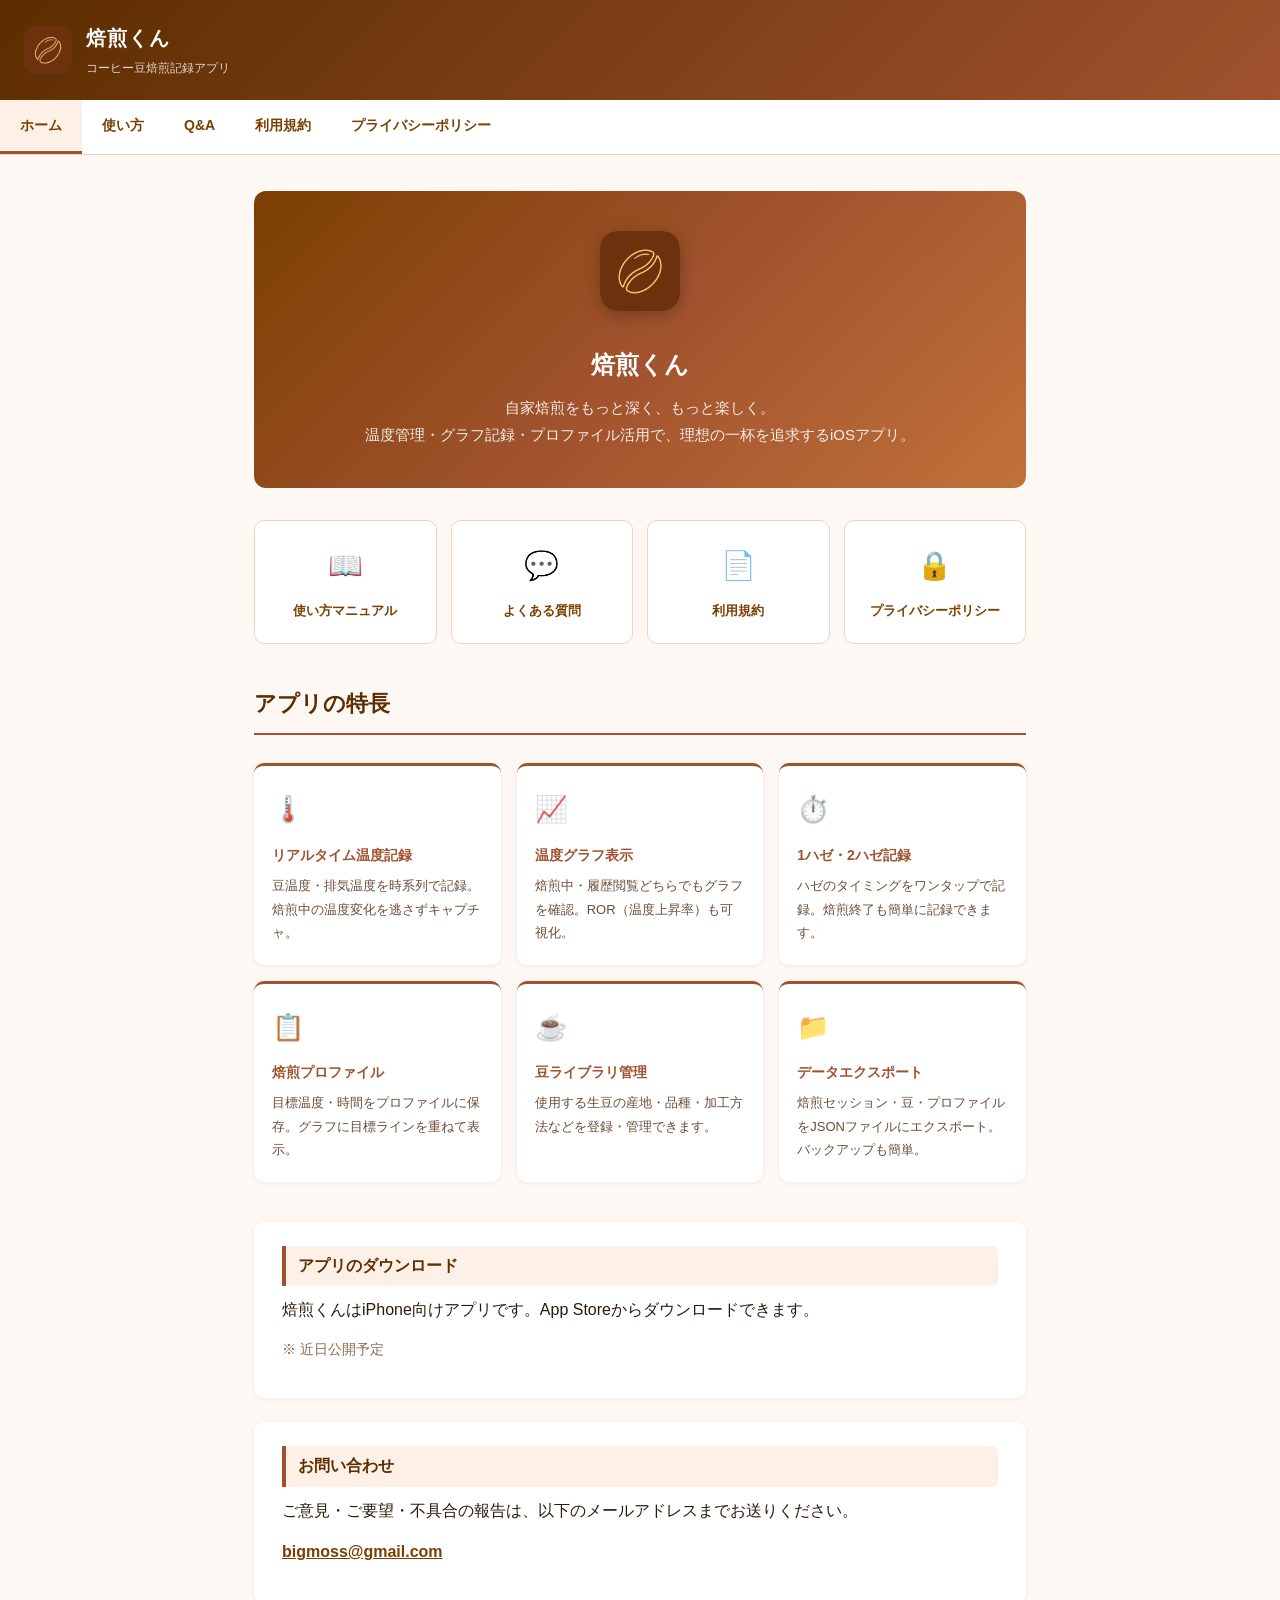
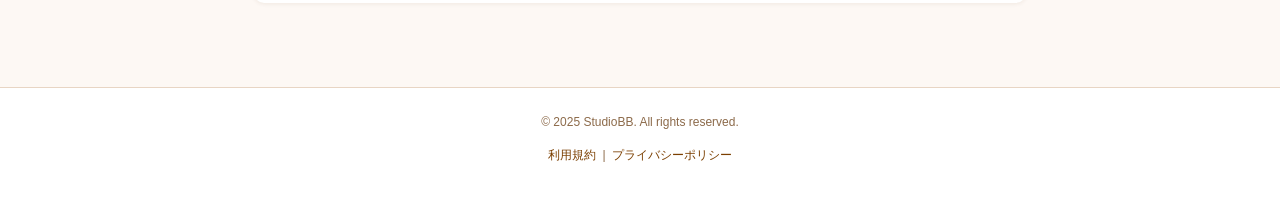
==== index.html @ cdcf0a1b "Initial commit: 焙煎くん website" ====
<!DOCTYPE html>
<html lang="ja">
<head>
  <meta charset="UTF-8">
  <meta name="viewport" content="width=device-width, initial-scale=1.0">
  <title>焙煎くん - コーヒー豆焙煎記録アプリ</title>
  <meta name="description" content="焙煎くんは、自家焙煎を楽しむ方のためのiOSアプリです。温度記録・グラフ・プロファイル管理で、あなたの焙煎をもっと深く。">
  <link rel="stylesheet" href="style.css">
  <link rel="icon" href="image/icon.png">
</head>
<body>

<header>
  <div class="logo"><img src="image/icon.png" alt="焙煎くんアイコン"></div>
  <div>
    <div class="site-title">焙煎くん</div>
    <div class="site-subtitle">コーヒー豆焙煎記録アプリ</div>
  </div>
</header>

<nav>
  <a href="index.html" class="active">ホーム</a>
  <a href="manual.html">使い方</a>
  <a href="qa.html">Q&amp;A</a>
  <a href="terms.html">利用規約</a>
  <a href="privacy.html">プライバシーポリシー</a>
</nav>

<div class="container">

  <div class="hero">
    <div class="icon"><img src="image/icon.png" alt="焙煎くん"></div>
    <h2>焙煎くん</h2>
    <p>自家焙煎をもっと深く、もっと楽しく。<br>温度管理・グラフ記録・プロファイル活用で、理想の一杯を追求するiOSアプリ。</p>
  </div>

  <div class="link-grid" style="margin-bottom: 40px;">
    <a class="link-card" href="manual.html">
      <div class="icon">📖</div>
      <div class="label">使い方マニュアル</div>
    </a>
    <a class="link-card" href="qa.html">
      <div class="icon">💬</div>
      <div class="label">よくある質問</div>
    </a>
    <a class="link-card" href="terms.html">
      <div class="icon">📄</div>
      <div class="label">利用規約</div>
    </a>
    <a class="link-card" href="privacy.html">
      <div class="icon">🔒</div>
      <div class="label">プライバシーポリシー</div>
    </a>
  </div>

  <h1>アプリの特長</h1>

  <div class="feature-grid">
    <div class="feature-card">
      <div class="f-icon">🌡️</div>
      <h3>リアルタイム温度記録</h3>
      <p>豆温度・排気温度を時系列で記録。焙煎中の温度変化を逃さずキャプチャ。</p>
    </div>
    <div class="feature-card">
      <div class="f-icon">📈</div>
      <h3>温度グラフ表示</h3>
      <p>焙煎中・履歴閲覧どちらでもグラフを確認。ROR（温度上昇率）も可視化。</p>
    </div>
    <div class="feature-card">
      <div class="f-icon">⏱️</div>
      <h3>1ハゼ・2ハゼ記録</h3>
      <p>ハゼのタイミングをワンタップで記録。焙煎終了も簡単に記録できます。</p>
    </div>
    <div class="feature-card">
      <div class="f-icon">📋</div>
      <h3>焙煎プロファイル</h3>
      <p>目標温度・時間をプロファイルに保存。グラフに目標ラインを重ねて表示。</p>
    </div>
    <div class="feature-card">
      <div class="f-icon">☕</div>
      <h3>豆ライブラリ管理</h3>
      <p>使用する生豆の産地・品種・加工方法などを登録・管理できます。</p>
    </div>
    <div class="feature-card">
      <div class="f-icon">📁</div>
      <h3>データエクスポート</h3>
      <p>焙煎セッション・豆・プロファイルをJSONファイルにエクスポート。バックアップも簡単。</p>
    </div>
  </div>

  <div class="card" style="margin-top: 40px;">
    <h2 style="margin-top: 0;">アプリのダウンロード</h2>
    <p>焙煎くんはiPhone向けアプリです。App Storeからダウンロードできます。</p>
    <p style="color: #8c6a4a; font-size: 14px;">※ 近日公開予定</p>
  </div>

  <div class="card">
    <h2 style="margin-top: 0;">お問い合わせ</h2>
    <p>ご意見・ご要望・不具合の報告は、以下のメールアドレスまでお送りください。</p>
    <p><a href="mailto:bigmoss@gmail.com" style="color: #7B3F00; font-weight: 700;">bigmoss@gmail.com</a></p>
  </div>

</div>

<footer>
  <p>&copy; 2025 StudioBB. All rights reserved.</p>
  <p style="margin-top: 6px;">
    <a href="terms.html">利用規約</a> &nbsp;|&nbsp;
    <a href="privacy.html">プライバシーポリシー</a>
  </p>
</footer>

</body>
</html>
---- style.css ----
/* 焙煎くん - 共通スタイル */
* { box-sizing: border-box; margin: 0; padding: 0; }

body {
  font-family: "Hiragino Sans", "Hiragino Kaku Gothic ProN", "Noto Sans JP", sans-serif;
  background: #fdf8f4;
  color: #2c1a0e;
  line-height: 1.8;
}

header {
  background: linear-gradient(135deg, #5C2D00, #A0522D);
  color: #fff;
  padding: 20px 24px;
  display: flex;
  align-items: center;
  gap: 14px;
}
header .logo { line-height: 0; }
header .logo img { width: 48px; height: 48px; border-radius: 10px; }
header .site-title { font-size: 20px; font-weight: 700; letter-spacing: .05em; }
header .site-subtitle { font-size: 12px; opacity: .8; margin-top: 2px; }

nav {
  background: #fff;
  border-bottom: 1px solid #e8d5c4;
  display: flex;
  flex-wrap: wrap;
  gap: 0;
}
nav a {
  display: block;
  padding: 13px 20px;
  text-decoration: none;
  color: #7B3F00;
  font-size: 14px;
  font-weight: 600;
  border-bottom: 3px solid transparent;
  transition: border-color .2s, background .2s;
}
nav a:hover, nav a.active {
  border-bottom-color: #A0522D;
  background: #fdf0e6;
}

.container { max-width: 820px; margin: 0 auto; padding: 36px 24px 60px; }

h1 { font-size: 22px; font-weight: 700; margin-bottom: 28px; padding-bottom: 10px;
     border-bottom: 2px solid #A0522D; color: #5C2D00; }
h2 { font-size: 16px; font-weight: 700; margin: 32px 0 10px;
     padding: 6px 12px; background: #fdf0e6; border-left: 4px solid #A0522D;
     color: #5C2D00; border-radius: 0 6px 6px 0; }
h3 { font-size: 15px; font-weight: 700; margin: 20px 0 8px; color: #A0522D; }

p { margin-bottom: 12px; }
ul, ol { margin: 8px 0 12px 20px; }
li { margin-bottom: 4px; }

.card {
  background: #fff;
  border-radius: 10px;
  padding: 24px 28px;
  margin-bottom: 24px;
  box-shadow: 0 1px 4px rgba(92,45,0,.08);
}

.badge {
  display: inline-block;
  background: #7B3F00;
  color: #fff;
  font-size: 11px;
  font-weight: 700;
  padding: 2px 8px;
  border-radius: 20px;
  margin-right: 6px;
  vertical-align: middle;
}

.qa-item { margin-bottom: 20px; }
.qa-item .q { font-weight: 700; color: #5C2D00; margin-bottom: 4px; }
.qa-item .q::before { content: "Q. "; color: #A0522D; }
.qa-item .a { color: #4a3728; padding-left: 16px; }
.qa-item .a::before { content: "A. "; color: #A0522D; font-weight: 700; }

.legal-section { margin-bottom: 24px; }
.legal-section h3 { border-bottom: 1px solid #e8d5c4; padding-bottom: 6px; }

footer {
  text-align: center;
  padding: 24px;
  color: #8c6a4a;
  font-size: 12px;
  border-top: 1px solid #e8d5c4;
  background: #fff;
}
footer a { color: #7B3F00; text-decoration: none; }

.hero {
  background: linear-gradient(135deg, #7B3F00 0%, #A0522D 50%, #C1713A 100%);
  color: #fff;
  border-radius: 12px;
  padding: 40px 32px;
  margin-bottom: 32px;
  text-align: center;
}
.hero .icon { margin-bottom: 16px; line-height: 0; }
.hero .icon img { width: 80px; height: 80px; border-radius: 18px; box-shadow: 0 4px 16px rgba(0,0,0,.25); }
.hero h2 { font-size: 24px; margin-bottom: 8px; background: none; border: none;
           padding: 0; color: #fff; border-radius: 0; }
.hero p { opacity: .9; font-size: 15px; margin-bottom: 0; }

.link-grid {
  display: grid;
  grid-template-columns: repeat(auto-fit, minmax(180px, 1fr));
  gap: 14px;
  margin-top: 12px;
}
.link-card {
  background: #fff;
  border: 1px solid #e8d5c4;
  border-radius: 10px;
  padding: 20px 16px;
  text-align: center;
  text-decoration: none;
  color: #2c1a0e;
  transition: box-shadow .2s, transform .2s;
  display: block;
}
.link-card:hover { box-shadow: 0 4px 12px rgba(160,82,45,.2); transform: translateY(-2px); }
.link-card .icon { font-size: 28px; margin-bottom: 8px; }
.link-card .label { font-size: 13px; font-weight: 700; color: #7B3F00; }

.feature-grid {
  display: grid;
  grid-template-columns: repeat(auto-fit, minmax(220px, 1fr));
  gap: 16px;
  margin-top: 16px;
}
.feature-card {
  background: #fff;
  border-radius: 10px;
  padding: 20px 18px;
  box-shadow: 0 1px 4px rgba(92,45,0,.08);
  border-top: 3px solid #A0522D;
}
.feature-card .f-icon { font-size: 26px; margin-bottom: 10px; }
.feature-card h3 { font-size: 14px; margin: 0 0 6px; }
.feature-card p { font-size: 13px; color: #6b4c35; margin: 0; }

.step-list { counter-reset: step; list-style: none; margin: 0; padding: 0; }
.step-list li {
  counter-increment: step;
  padding: 12px 16px 12px 56px;
  position: relative;
  margin-bottom: 8px;
  background: #fff;
  border-radius: 8px;
  box-shadow: 0 1px 3px rgba(92,45,0,.06);
}
.step-list li::before {
  content: counter(step);
  position: absolute;
  left: 16px;
  top: 50%;
  transform: translateY(-50%);
  width: 28px; height: 28px;
  background: #A0522D;
  color: #fff;
  border-radius: 50%;
  display: flex;
  align-items: center;
  justify-content: center;
  font-size: 13px;
  font-weight: 700;
}

.roast-table { width: 100%; border-collapse: collapse; font-size: 14px; }
.roast-table th { background: #7B3F00; color: #fff; padding: 8px 12px; text-align: left; }
.roast-table td { padding: 8px 12px; border-bottom: 1px solid #e8d5c4; }
.roast-table tr:nth-child(even) td { background: #fdf8f4; }

@media (max-width: 600px) {
  header { padding: 16px; }
  .container { padding: 24px 16px 48px; }
  .card { padding: 18px 16px; }
  nav a { padding: 10px 14px; font-size: 13px; }
  .hero { padding: 28px 20px; }
}
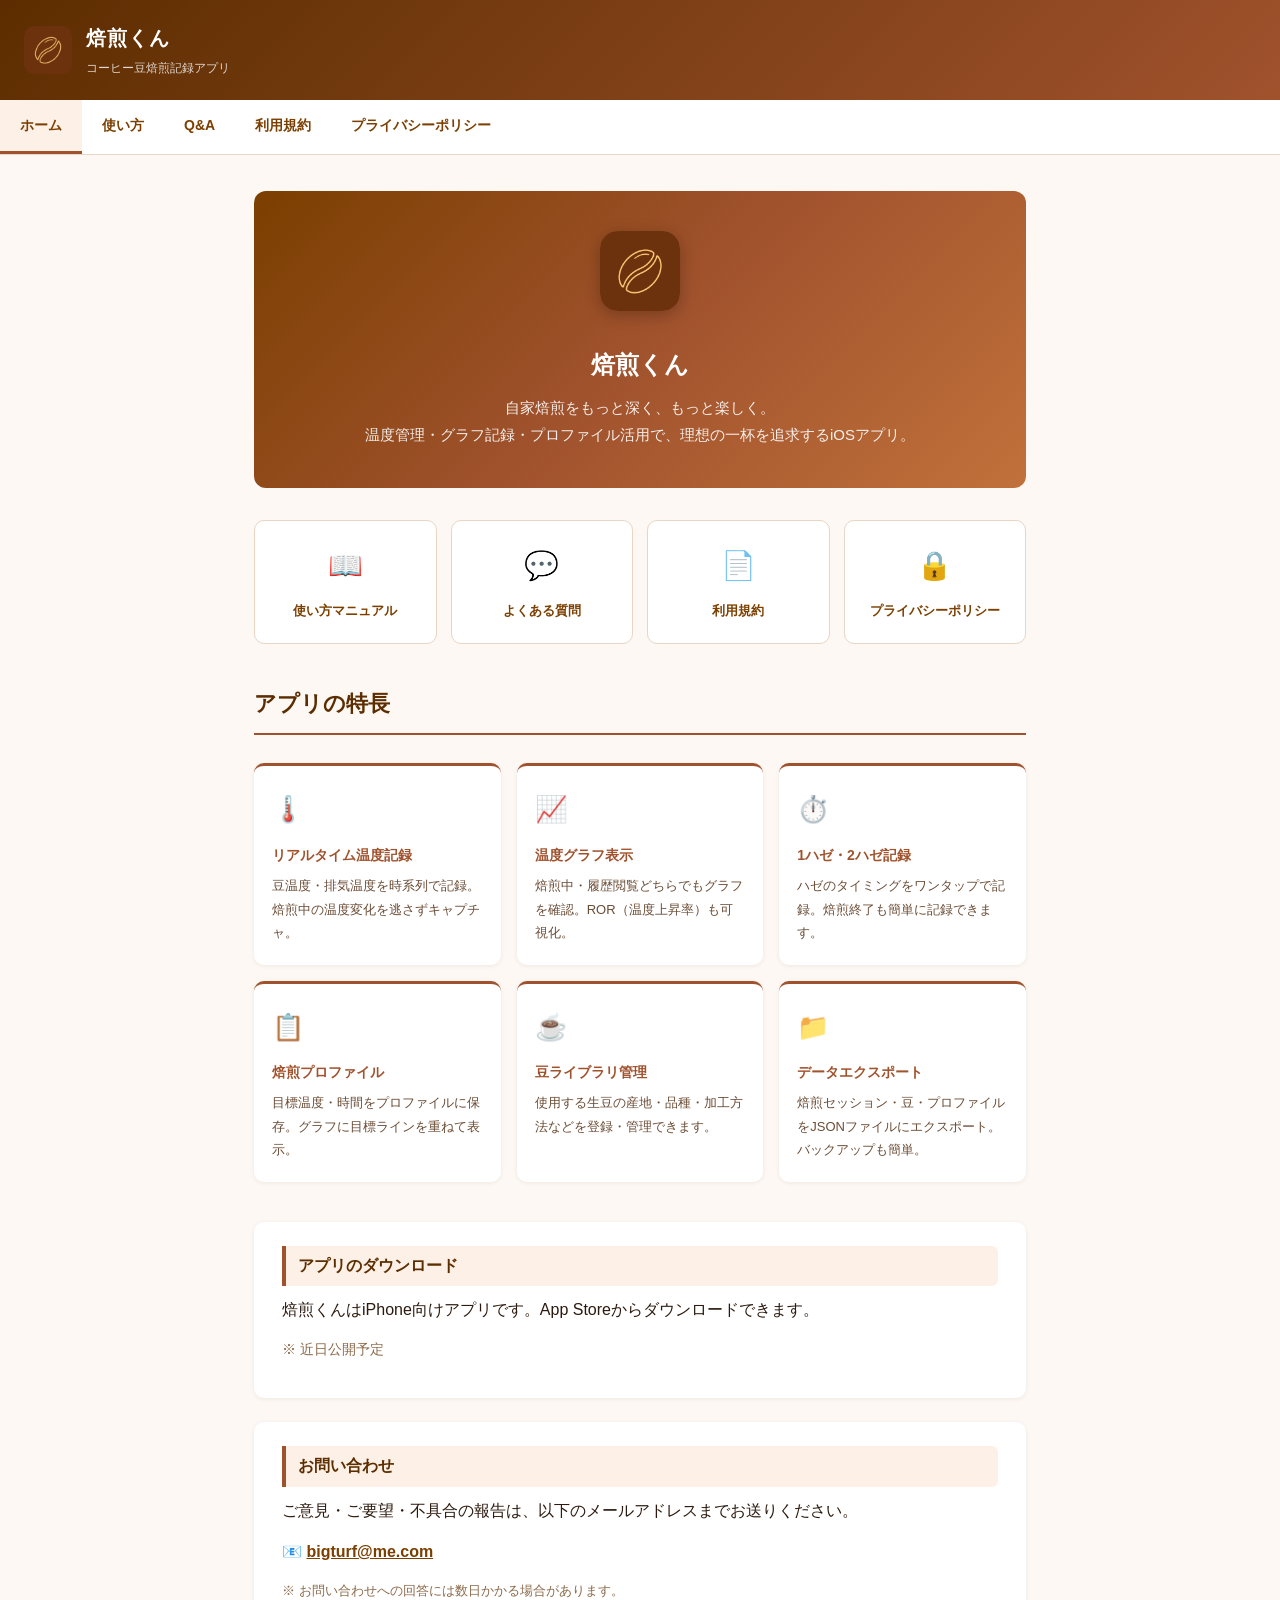
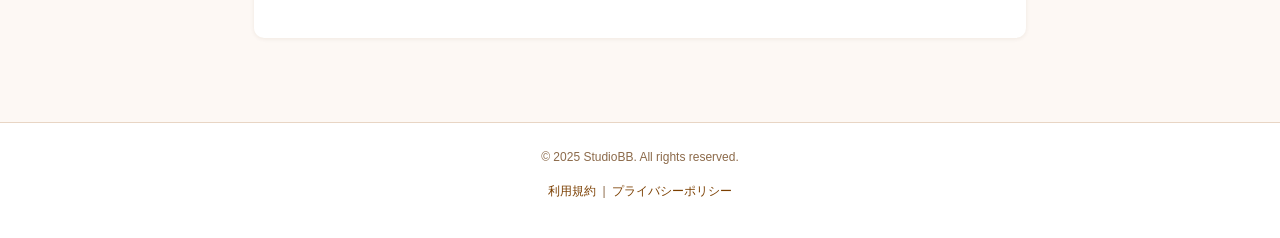
==== commit ae81b4a5: "Update contact email to bigturf@me.com and add response time note" ====
--- a/index.html
+++ b/index.html
@@ -97,7 +97,8 @@
   <div class="card">
     <h2 style="margin-top: 0;">お問い合わせ</h2>
     <p>ご意見・ご要望・不具合の報告は、以下のメールアドレスまでお送りください。</p>
-    <p><a href="mailto:bigmoss@gmail.com" style="color: #7B3F00; font-weight: 700;">bigmoss@gmail.com</a></p>
+    <p>📧 <a href="mailto:bigturf@me.com" style="color: #7B3F00; font-weight: 700;">bigturf@me.com</a></p>
+    <p style="color: #8c6a4a; font-size: 13px;">※ お問い合わせへの回答には数日かかる場合があります。</p>
   </div>
 
 </div>
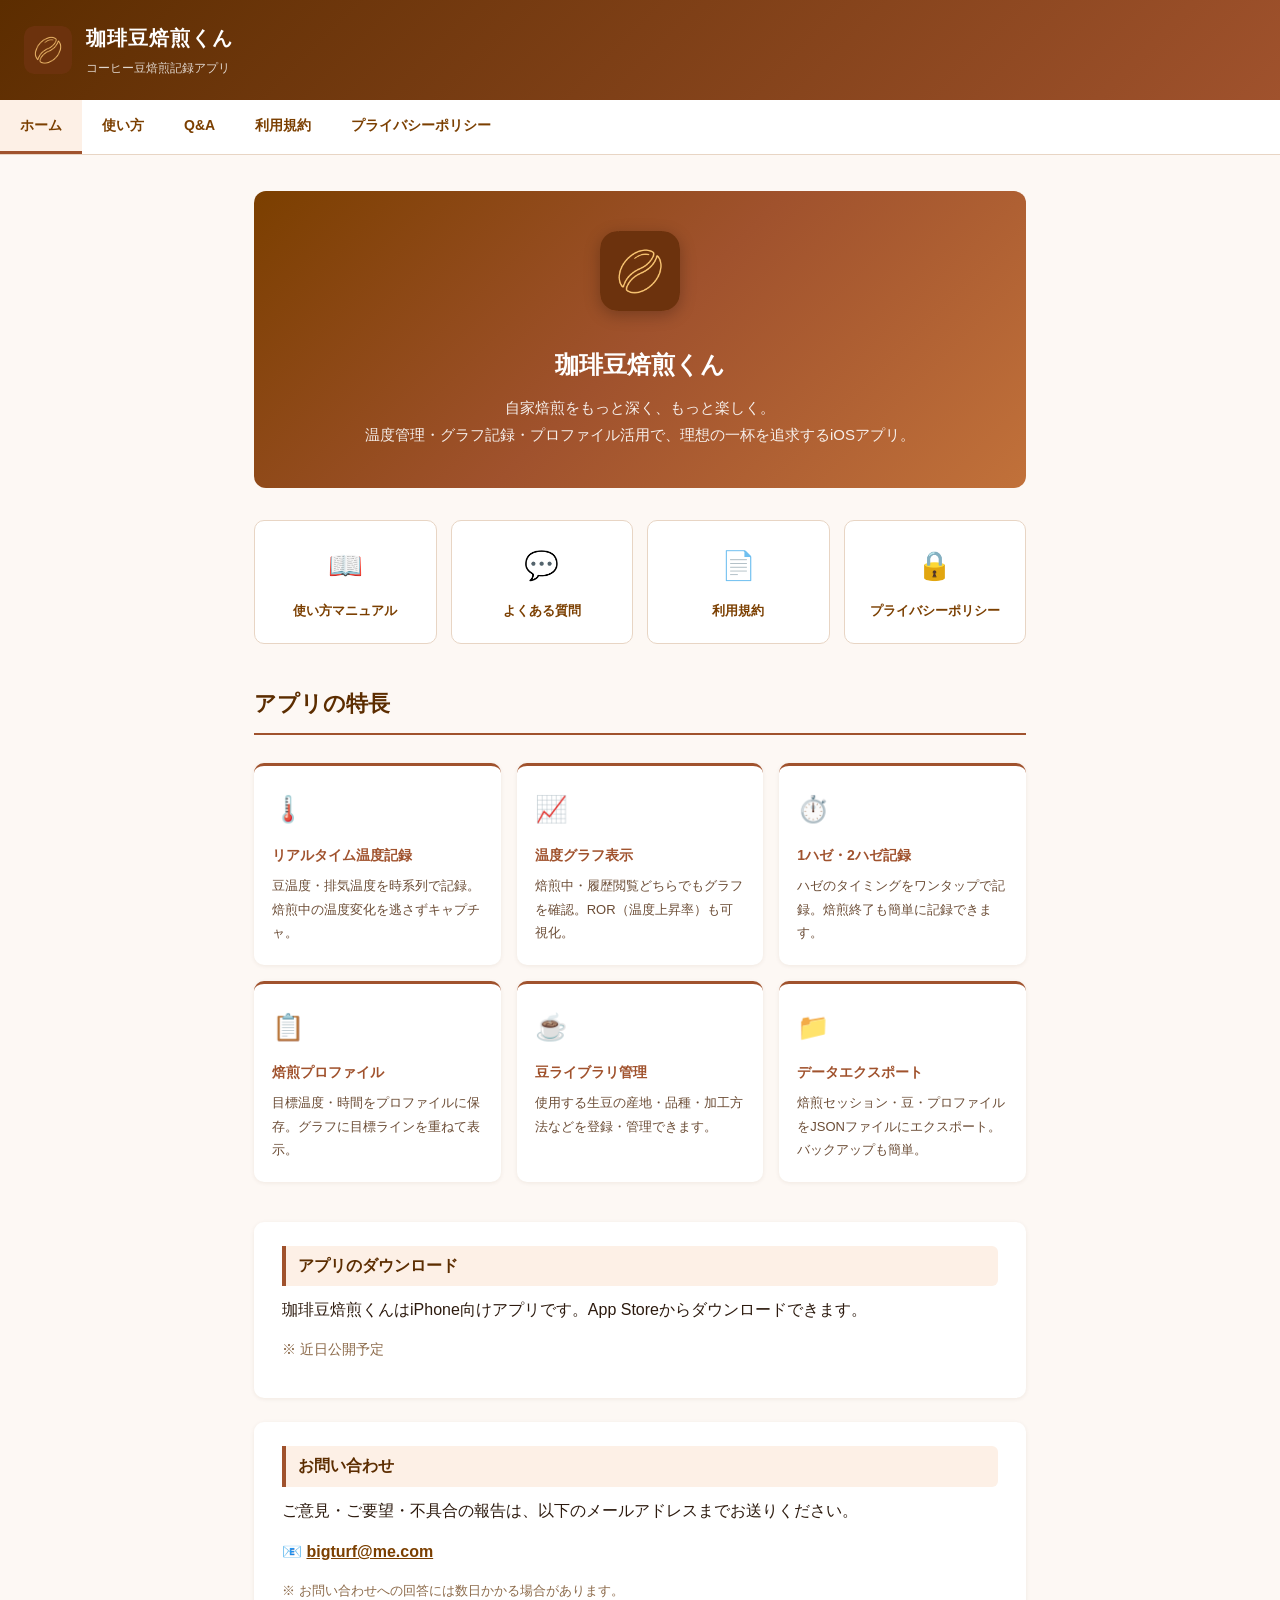
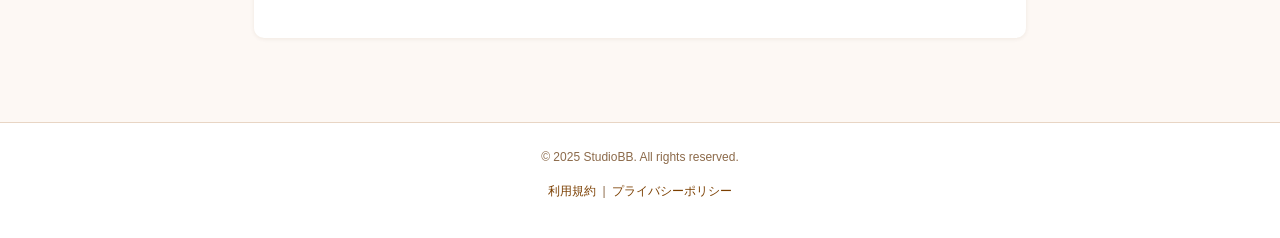
==== commit 2487cb29: "Rename app to 珈琲豆焙煎くん throughout website" ====
--- a/index.html
+++ b/index.html
@@ -3,17 +3,17 @@
 <head>
   <meta charset="UTF-8">
   <meta name="viewport" content="width=device-width, initial-scale=1.0">
-  <title>焙煎くん - コーヒー豆焙煎記録アプリ</title>
-  <meta name="description" content="焙煎くんは、自家焙煎を楽しむ方のためのiOSアプリです。温度記録・グラフ・プロファイル管理で、あなたの焙煎をもっと深く。">
+  <title>珈琲豆焙煎くん - コーヒー豆焙煎記録アプリ</title>
+  <meta name="description" content="珈琲豆焙煎くんは、自家焙煎を楽しむ方のためのiOSアプリです。温度記録・グラフ・プロファイル管理で、あなたの焙煎をもっと深く。">
   <link rel="stylesheet" href="style.css">
   <link rel="icon" href="image/icon.png">
 </head>
 <body>
 
 <header>
-  <div class="logo"><img src="image/icon.png" alt="焙煎くんアイコン"></div>
+  <div class="logo"><img src="image/icon.png" alt="珈琲豆焙煎くんアイコン"></div>
   <div>
-    <div class="site-title">焙煎くん</div>
+    <div class="site-title">珈琲豆焙煎くん</div>
     <div class="site-subtitle">コーヒー豆焙煎記録アプリ</div>
   </div>
 </header>
@@ -29,8 +29,8 @@
 <div class="container">
 
   <div class="hero">
-    <div class="icon"><img src="image/icon.png" alt="焙煎くん"></div>
-    <h2>焙煎くん</h2>
+    <div class="icon"><img src="image/icon.png" alt="珈琲豆焙煎くん"></div>
+    <h2>珈琲豆焙煎くん</h2>
     <p>自家焙煎をもっと深く、もっと楽しく。<br>温度管理・グラフ記録・プロファイル活用で、理想の一杯を追求するiOSアプリ。</p>
   </div>
 
@@ -90,7 +90,7 @@
 
   <div class="card" style="margin-top: 40px;">
     <h2 style="margin-top: 0;">アプリのダウンロード</h2>
-    <p>焙煎くんはiPhone向けアプリです。App Storeからダウンロードできます。</p>
+    <p>珈琲豆焙煎くんはiPhone向けアプリです。App Storeからダウンロードできます。</p>
     <p style="color: #8c6a4a; font-size: 14px;">※ 近日公開予定</p>
   </div>
 
--- a/style.css
+++ b/style.css
@@ -1,4 +1,4 @@
-/* 焙煎くん - 共通スタイル */
+/* 珈琲豆焙煎くん - 共通スタイル */
 * { box-sizing: border-box; margin: 0; padding: 0; }
 
 body {
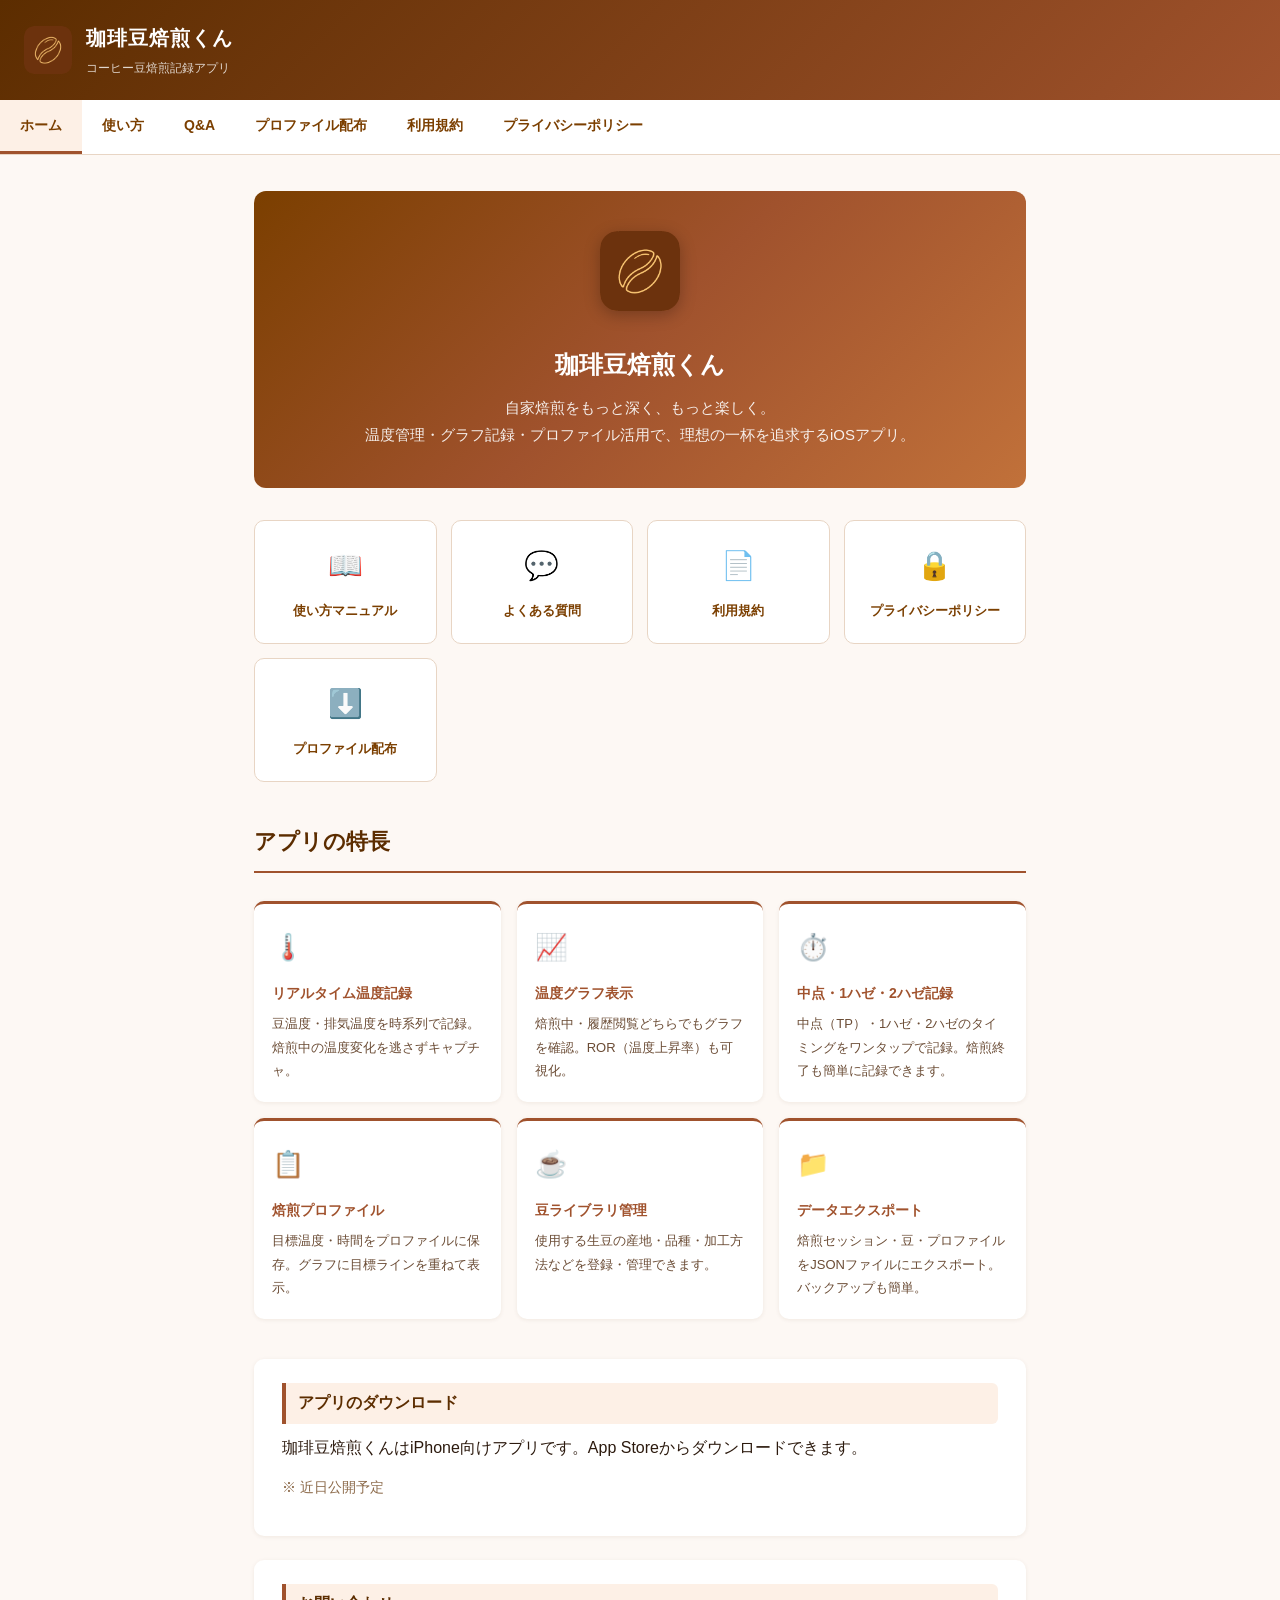
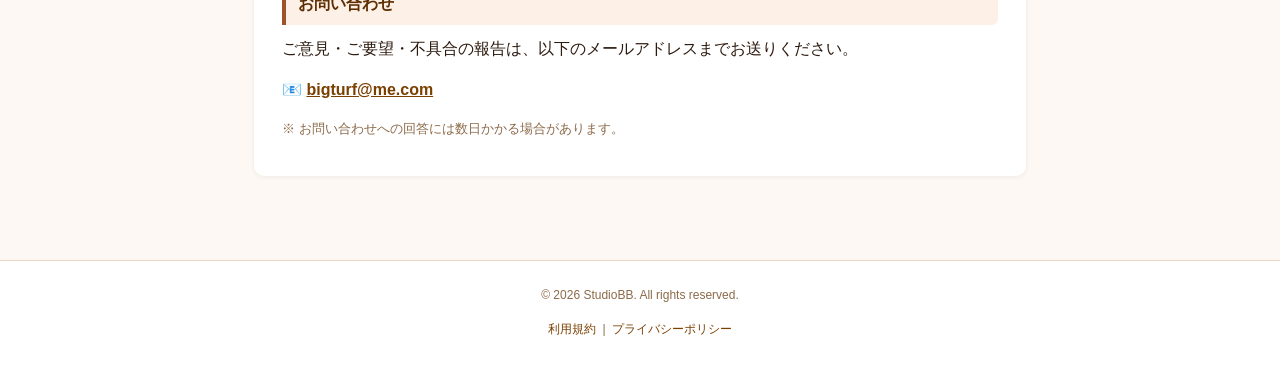
==== commit aa3a640a: "Add profile distribution page and update all pages for new features - New profiles.html: Matt Winton" ====
--- a/index.html
+++ b/index.html
@@ -22,6 +22,7 @@
   <a href="index.html" class="active">ホーム</a>
   <a href="manual.html">使い方</a>
   <a href="qa.html">Q&amp;A</a>
+  <a href="profiles.html">プロファイル配布</a>
   <a href="terms.html">利用規約</a>
   <a href="privacy.html">プライバシーポリシー</a>
 </nav>
@@ -51,6 +52,10 @@
       <div class="icon">🔒</div>
       <div class="label">プライバシーポリシー</div>
     </a>
+    <a class="link-card" href="profiles.html">
+      <div class="icon">⬇️</div>
+      <div class="label">プロファイル配布</div>
+    </a>
   </div>
 
   <h1>アプリの特長</h1>
@@ -68,8 +73,8 @@
     </div>
     <div class="feature-card">
       <div class="f-icon">⏱️</div>
-      <h3>1ハゼ・2ハゼ記録</h3>
-      <p>ハゼのタイミングをワンタップで記録。焙煎終了も簡単に記録できます。</p>
+      <h3>中点・1ハゼ・2ハゼ記録</h3>
+      <p>中点（TP）・1ハゼ・2ハゼのタイミングをワンタップで記録。焙煎終了も簡単に記録できます。</p>
     </div>
     <div class="feature-card">
       <div class="f-icon">📋</div>
@@ -104,7 +109,7 @@
 </div>
 
 <footer>
-  <p>&copy; 2025 StudioBB. All rights reserved.</p>
+  <p>&copy; 2026 StudioBB. All rights reserved.</p>
   <p style="margin-top: 6px;">
     <a href="terms.html">利用規約</a> &nbsp;|&nbsp;
     <a href="privacy.html">プライバシーポリシー</a>
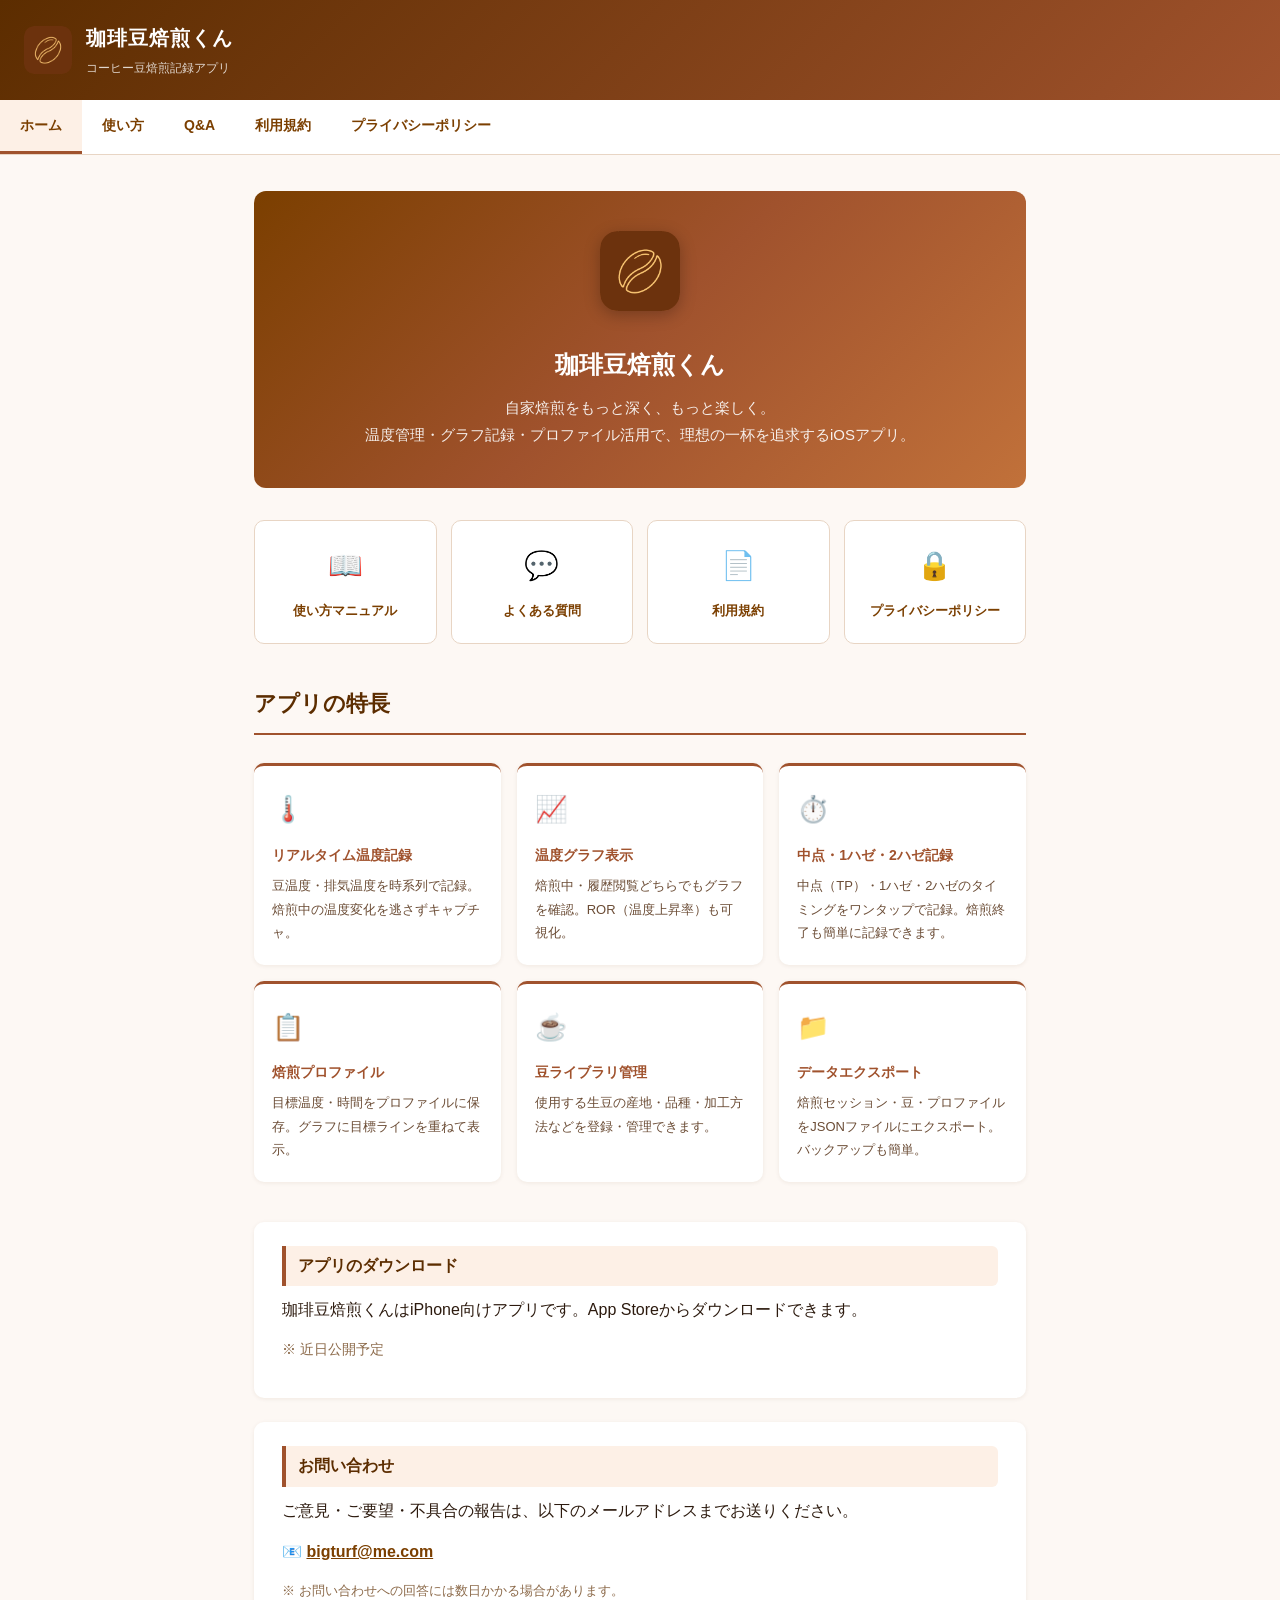
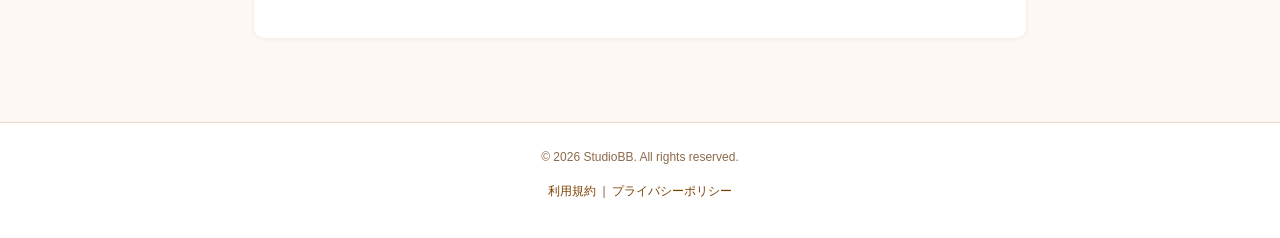
==== commit 17f9c60c: "Temporarily hide profiles distribution page from navigation Remove nav links and index card; profile" ====
--- a/index.html
+++ b/index.html
@@ -22,7 +22,6 @@
   <a href="index.html" class="active">ホーム</a>
   <a href="manual.html">使い方</a>
   <a href="qa.html">Q&amp;A</a>
-  <a href="profiles.html">プロファイル配布</a>
   <a href="terms.html">利用規約</a>
   <a href="privacy.html">プライバシーポリシー</a>
 </nav>
@@ -51,10 +50,6 @@
     <a class="link-card" href="privacy.html">
       <div class="icon">🔒</div>
       <div class="label">プライバシーポリシー</div>
-    </a>
-    <a class="link-card" href="profiles.html">
-      <div class="icon">⬇️</div>
-      <div class="label">プロファイル配布</div>
     </a>
   </div>
 
